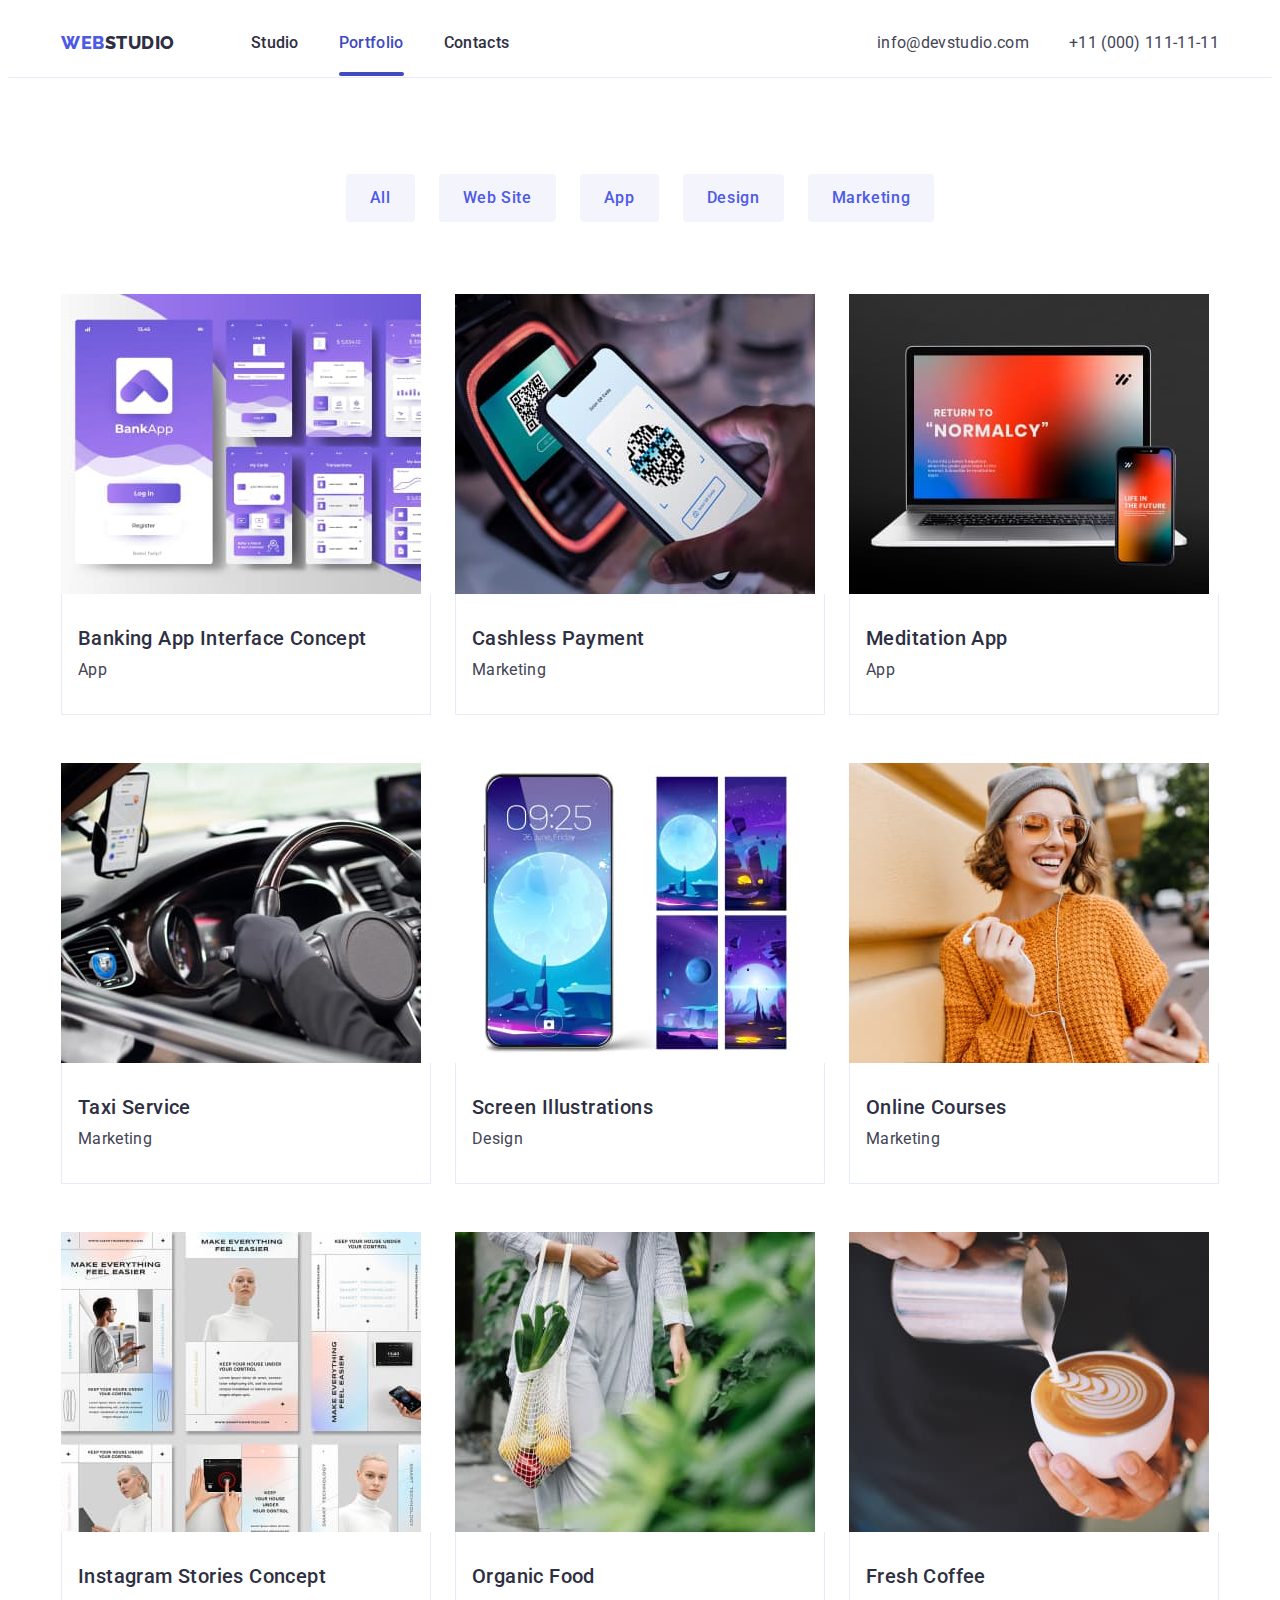
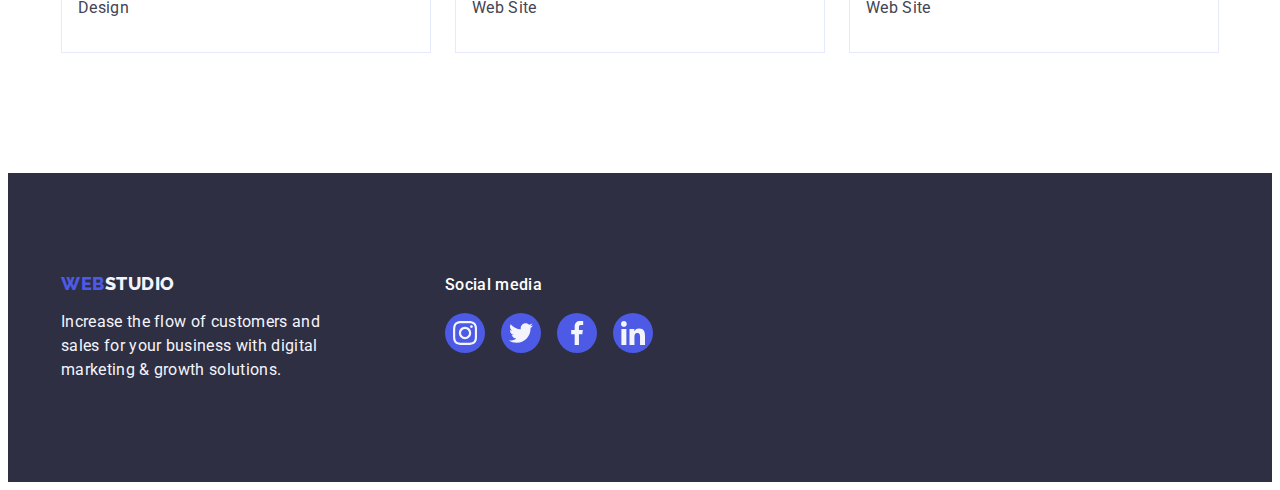
==== portfolio.html @ 2f41c5ec "begin/work/6" ====
<!DOCTYPE html>
<html lang="en">

<head>
    <meta charset="UTF-8">
    <meta http-equiv="X-UA-Compatible" content="IE=edge">
    <meta name="viewport" content="width=device-width, initial-scale=1.0">
    <title>Studio</title>
    <link rel="preconnect" href="https://fonts.googleapis.com">
    <link rel="preconnect" href="https://fonts.gstatic.com" crossorigin>
    <link
        href="https://fonts.googleapis.com/css2?family=Raleway:wght@800&family=Roboto:wght@400;500;700;900&display=swap"
        rel="stylesheet">
    <link rel="stylesheet" href="https://cdnjs.cloudflare.com/ajax/libs/modern-normalize/1.1.0/modern-normalize.min.css"
        integrity="sha512-wpPYUAdjBVSE4KJnH1VR1HeZfpl1ub8YT/NKx4PuQ5NmX2tKuGu6U/JRp5y+Y8XG2tV+wKQpNHVUX03MfMFn9Q=="
        crossorigin="anonymous" referrerpolicy="no-referrer" />
    <link rel="stylesheet" href="./css/styles.css">
</head>

<body>
    <header class="header-portfolio">
        <div class="container head-conteiner">
            <nav class="head-navigation">
                <a href="./index.html" class="head-logo link">Web<span class="studi">Studio</span></a>
                <ul class="head-list list">
                    <li class="head-item"><a class="head-ink link" href="./index.html">Studio</a></li>
                    <li class="head-item"><a class="head-ink link current" href="./portfolio.html">Portfolio</a></li>
                    <li class="head-item"><a class="head-ink link" href="">Contacts</a></li>
                </ul>
            </nav>
            <address class="contacts">
                <ul class="heder-adres list">
                    <li><a class="head-contact link" href="mailto:info@devstudio.com"> info@devstudio.com</a></li>
                    <li><a class="head-contact link" href="tel:+110001111111">+11 (000) 111-11-11</a></li>
                </ul>
            </address>
        </div>
    </header>
    <main>
        <section class="portfolio-body section">
            <div class="container">
                <h1 class="visually-hidden">portfolio-title</h1>
                <ul class="button-list list">
                    <li class="button-item"><button type="button" class="body-btn">All</button></li>
                    <li class="button-item"><button type="button" class="body-btn">Web Site</button></li>
                    <li class="button-item"><button type="button" class="body-btn">App</button></li>
                    <li class="button-item"><button type="button" class="body-btn">Design</button></li>
                    <li class="button-item"><button type="button" class="body-btn">Marketing</button></li>
                </ul>
                <ul class="galery-list list">
                    <li class="row-item">
                        <a href="" class="row-link link">
                            <div class="row-cover-wrap"><img src="./images/img-1-raw1.jpg" alt="site" width="360"
                                    height="300">
                                <p class="row-cover-text">
                                    14 Stylish and User-Friendly App Design Concepts · Task Manager App · Calorie
                                    Tracker
                                    App · Exotic Fruit Ecommerce App · Cloud Storage App
                                </p>
                            </div>
                            <div class="card-text">
                                <h2 class="row-one-title">Banking App Interface Concept</h2>
                                <p class="row-one-text">App</p>
                            </div>
                        </a>
                    </li>
                    <li class="row-item">
                        <a href="" class="row-link link">
                            <div class="row-cover-wrap"><img src="./images/img-2-raw1.jpg" alt="market" width="360"
                                    height="300">
                                <p class="row-cover-text">
                                    14 Stylish and User-Friendly App Design Concepts · Task Manager App · Calorie
                                    Tracker
                                    App · Exotic Fruit Ecommerce App · Cloud Storage App
                                </p>
                            </div>
                            <div class="card-text">
                                <h2 class="row-one-title">Cashless Payment</h2>
                                <p class="row-one-text">Marketing</p>
                            </div>
                        </a>
                    </li>
                    <li class="row-item">
                        <a href="" class="row-link link">
                            <div class="row-cover-wrap"><img src="./images/img-3-raw1.jpg" alt="media" width="360"
                                    height="300">
                                <p class="row-cover-text">
                                    14 Stylish and User-Friendly App Design Concepts · Task Manager App · Calorie
                                    Tracker
                                    App · Exotic Fruit Ecommerce App · Cloud Storage App
                                </p>
                            </div>
                            <div class="card-text">
                                <h2 class="row-one-title">Meditation App</h2>
                                <p class="row-one-text">App</p>
                            </div>
                        </a>
                    </li>
                    <li class="row-item">
                        <a href="" class="row-link link">
                            <div class="row-cover-wrap"><img src="./images/img-1-row2.jpg" alt="Taxi" width="360"
                                    height="300">
                                <p class="row-cover-text">
                                    14 Stylish and User-Friendly App Design Concepts · Task Manager App · Calorie
                                    Tracker
                                    App · Exotic Fruit Ecommerce App · Cloud Storage App
                                </p>
                            </div>
                            <div class="card-text">
                                <h2 class="row-one-title">Taxi Service</h2>
                                <p class="row-one-text">Marketing</p>
                            </div>
                        </a>
                    </li>
                    <li class="row-item">
                        <a href="" class="row-link link">
                            <div class="row-cover-wrap"><img src="./images/img-2-row2.jpg" alt="Screen" width="360"
                                    height="300">
                                <p class="row-cover-text">
                                    14 Stylish and User-Friendly App Design Concepts · Task Manager App · Calorie
                                    Tracker
                                    App · Exotic Fruit Ecommerce App · Cloud Storage App
                                </p>
                            </div>
                            <div class="card-text">
                                <h2 class="row-one-title">Screen Illustrations</h2>
                                <p class="row-one-text">Design</p>
                            </div>
                        </a>
                    </li>
                    <li class="row-item">
                        <a href="" class="row-link link">
                            <div class="row-cover-wrap"><img src="./images/img-3-row2.jpg" alt="Online" width="360"
                                    height="300">
                                <p class="row-cover-text">
                                    14 Stylish and User-Friendly App Design Concepts · Task Manager App · Calorie
                                    Tracker
                                    App · Exotic Fruit Ecommerce App · Cloud Storage App
                                </p>
                            </div>
                            <div class="card-text">
                                <h2 class="row-one-title">Online Courses</h2>
                                <p class="row-one-text">Marketing</p>
                            </div>
                        </a>
                    </li>
                    <li class="row-item">
                        <a href="" class="row-link link">
                            <div class="row-cover-wrap"><img src="./images/img-1-row3.jpg" alt="insta" width="360"
                                    height="300">
                                <p class="row-cover-text">
                                    14 Stylish and User-Friendly App Design Concepts · Task Manager App · Calorie
                                    Tracker
                                    App · Exotic Fruit Ecommerce App · Cloud Storage App
                                </p>
                            </div>
                            <div class="card-text">
                                <h2 class="row-one-title">Instagram Stories Concept</h2>
                                <p class="row-one-text">Design</p>
                            </div>
                        </a>
                    </li>
                    <li class="row-item">
                        <a href="" class="row-link link">
                            <div class="row-cover-wrap"> <img src="./images/img-2-row3.jpg" alt="food" width="360"
                                    height="300">
                                <p class="row-cover-text">
                                    14 Stylish and User-Friendly App Design Concepts · Task Manager App · Calorie
                                    Tracker
                                    App · Exotic Fruit Ecommerce App · Cloud Storage App
                                </p>
                            </div>
                            <div class="card-text">
                                <h2 class="row-one-title">Organic Food</h2>
                                <p class="row-one-text">Web Site</p>
                            </div>
                        </a>
                    </li>
                    <li class="row-item">
                        <a href="" class="row-link link">
                            <div class="row-cover-wrap"><img src="./images/img-3-row3.jpg" alt="coffe" width="360"
                                    height="300">
                                <p class="row-cover-text">
                                    14 Stylish and User-Friendly App Design Concepts · Task Manager App · Calorie
                                    Tracker
                                    App · Exotic Fruit Ecommerce App · Cloud Storage App
                                </p>
                            </div>
                            <div class="card-text">
                                <h2 class="row-one-title">Fresh Coffee</h2>
                                <p class="row-one-text">Web Site</p>
                            </div>
                        </a>
                    </li>
                </ul>
            </div>
        </section>
    </main>
    <footer class="down">
        <div class="container footer-container">
            <div>
                <a href="./index.html" class="head-logo link">Web<span class="studi-down">Studio</span></a>
                <p class="down-text">Increase the flow of customers and sales for your business with digital marketing &
                    growth
                    solutions.</p>
            </div>
            <div class="footer-soc">
                <p class="footer-soc-title">Social media</p>
                <ul class="footer-soc-list list">
                    <li class="footer-soc-item">
                        <a class="footer-soc-link link" href="">
                            <svg class="footer-soc-icons" width="24px" height="24px">
                                <use href="./images/icons.svg#icon-instagram"></use>
                            </svg>
                        </a>
                    </li>
                    <li class="footer-soc-item">
                        <a class="footer-soc-link link" href="">
                            <svg class="footer-soc-icons" width="24px" height="24px">
                                <use href="./images/icons.svg#icon-twitter"></use>
                            </svg>
                        </a>
                    </li>
                    <li class="footer-soc-item">
                        <a class="footer-soc-link link" href="">
                            <svg class="footer-soc-icons" width="24px" height="24px">
                                <use href="./images/icons.svg#icon-facebook"></use>
                            </svg>
                        </a>
                    </li>
                    <li class="footer-soc-item">
                        <a class="footer-soc-link link" href="">
                            <svg class="footer-soc-icons" width="24px" height="24px">
                                <use href="./images/icons.svg#icon-linkedin"></use>
                            </svg>
                        </a>
                    </li>
                </ul>

            </div>

        </div>
    </footer>
</body>

</html>
---- css/styles.css ----
:root {
  --about-us-title-color: #2e2f42;
  --about-us-text-color: #434455;
  --row-title-color: #2e2f42;
  --row-text-color: #434455;
  --logo-color-: #4d5ae5;
  --body-btn-color: #4d5ae5;
  --background-color-body-btn: #f4f4fd;
  --row-title-color: #2e2f42;
  --row-text-color: #434455;
  --head-ink-color: #2e2f42;
  --card-text-color: #e7e9fc;
  --bg-gradient-colol: linear-gradient(rgba(46, 47, 66, 0.7),
      rgba(46, 47, 66, 0.7));
  --sections-customers-color: #d3d3d3;
}

body {
  font-family: "Roboto", sans-serif;
  color: #434455;
  background-color: #ffffff;
}

p,
h1,
h2,
h3,
h4,
h5,
h6 {
  margin: 0;
}

ul,
ol {
  margin: 0;
  padding-left: 0;
}

button {
  cursor: pointer;
  display: block;
  border: none;
  border-radius: 4px;
}

address {
  font-style: normal;
}

img {
  display: block;
  max-width: 100%;
  height: auto;
}

a {
  text-decoration: none;
}

.visually-hidden {
  position: absolute;
  width: 1px;
  height: 1px;
  margin: -1px;
  border: 0;
  padding: 0;

  white-space: nowrap;
  clip-path: inset(100%);
  clip: rect(0 0 0 0);
  overflow: hidden;
}

.link {
  text-decoration: none;
}

.list {
  list-style: none;
}


.container {
  width: 1158px;
  padding-left: 15px;
  padding-right: 15px;
  margin: 0 auto;
}

.section {
  padding-top: 120px;
  padding-bottom: 120px;
}

.head-logo {
  font-family: "Raleway", sans-serif;
  font-weight: 800;
  font-size: 18px;
  line-height: 1.17;
  letter-spacing: 0.03em;
  text-transform: uppercase;
  color: var(--logo-color-);
  margin-right: 76px;
  margin-bottom: 24px;
  margin-top: 24px;
}

.head-list {
  display: flex;
  gap: 40px;
}

.head-navigation {
  display: flex;
  align-items: center;
  margin-right: auto;
}

.head-conteiner {
  display: flex;
  align-items: center;
}

.studi {
  color: #2e2f42;
}

.studi-down {
  color: #f4f4fd;
}

.head-ink {
  font-weight: 500;
  font-size: 16px;
  line-height: 1.5;
  letter-spacing: 0.02em;
  color: #404bbf;
  color: var(--head-ink-color);
  transition: color 250ms cubic-bezier(0.4, 0, 0.2, 1);
}

.head-ink:hover {
  color: #404bbf;
}

.head-ink:focus {
  color: #404bbf;
}

.heder-adres {
  display: flex;
  gap: 40px;
}

.contacts {
  font-style: normal;
}

.head-contact {
  font-weight: 400;
  font-size: 16px;
  line-height: 1.5;
  letter-spacing: 0.02em;
  color: #434455;
  transition: color 250ms cubic-bezier(0.4, 0, 0.2, 1);
}

.head-contact:hover {
  color: #404bbf;
}

.head-contact:focus {
  color: #404bbf;
}

.hero {
  background-color: #2e2f42;
  background-image: var(--bg-gradient-colol), url(../images/hero-bg.jpg);
  background-repeat: no-repeat;
  background-position: center;
  background-size: cover;
  padding: 188px 0;
  text-align: center;
  max-width: 1440px;
  height: 600px;
  margin: 0 auto;
}

.hero-title {
  font-weight: 700;
  font-size: 56px;
  line-height: 1.07;
  text-align: center;
  letter-spacing: 0.02em;
  color: #ffffff;
  max-width: 496px;
  margin: 0 auto;
  margin-bottom: 48px;
}

.hero-btn {
  min-width: 169px;
  font-family: "Roboto", sans-serif;
  font-weight: 500;
  font-size: 16px;
  line-height: 1.5;
  align-items: center;
  letter-spacing: 0.04em;
  color: #ffffff;
  cursor: pointer;
  background-color: #4d5ae5;
  margin-bottom: 60px;
  background: #4d5ae5;
  box-shadow: 0px 4px 4px rgba(0, 0, 0, 0.15);
  border-radius: 4px;
  display: block;
  margin: 0 auto;
  padding: 16px 32px;
  border: none;
  transition: background-color 250ms cubic-bezier(0.4, 0, 0.2, 1);
}

.hero-btn:hover {
  background-color: #404bbf;
}

.hero-btn:focus {
  background-color: #404bbf;
}

.about-us-list {
  display: flex;
  gap: 24px;
}

.about-us-item {
  width: 264px;
}


.about-us {
  padding-bottom: 0;
}

.about-us-list {

  display: flex;
}

.about-us-item {
  width: calc((100% - 72px) / 4);
  margin-right: 0;
}

.about-us-item:last-child {

  margin-right: 0;
}

.us-box {

  display: flex;
  justify-content: center;
  align-items: center;
  height: 112px;
  background-color: var(--background-color-body-btn);
  border-radius: 4px;
  margin-bottom: 8px;
}

.strategy-icon {

  height: 64px;
  width: 64px;
}

.strategy-title {
  font-weight: 500;
  font-size: 20px;
  line-height: 1.2;
  letter-spacing: 0.02em;
  color: var(--about-us-title-color);
  margin-bottom: 8px;
  margin-top: 8px;
}

.strategy-text {
  font-weight: 400;
  font-size: 16px;
  line-height: 1.5;
  letter-spacing: 0.02em;
  color: var(--about-us-text-color);
}

.us-work {
  padding-top: 0;
}

.work-title {
  font-weight: 700;
  font-size: 36px;
  line-height: 1.11;
  text-align: center;
  letter-spacing: 0.02em;
  text-transform: capitalize;
  color: #2e2f42;
  margin-bottom: 72px;
  margin-top: 120px;
}

.us-bisnez {
  display: flex;
  gap: 24px;
}

.our-team {
  background-color: #f4f4fd;
}

.teem-list {
  display: flex;
  gap: 24px;
}

.our-team-title {
  font-weight: 700;
  font-size: 36px;
  line-height: 1.11;
  text-align: center;
  letter-spacing: 0.02em;
  text-transform: capitalize;
  color: #2e2f42;
  margin-bottom: 72px;
}

.box {
  padding: 32px 16px;
  text-align: center;
}

.worker {
  background-color: #ffffff;
  width: calc((100% - 60px) / 4);
  box-shadow: 0px 1px 6px rgba(46, 47, 66, 0.08),
    0px 1px 1px rgba(46, 47, 66, 0.16), 0px 2px 1px rgba(46, 47, 66, 0.08);
  border-radius: 0px 0px 4px 4px;
}



.worker-title {
  font-weight: 500;
  font-size: 20px;
  line-height: 1.2;
  text-align: center;
  letter-spacing: 0.02em;
  color: #2e2f42;
  margin-bottom: 8px;
}

.worker-text {
  font-weight: 400;
  font-size: 16px;
  line-height: 1.5;
  text-align: center;
  letter-spacing: 0.02em;
  color: #434455;
  margin-bottom: 8px;
}

.teem-soc-list {
  display: flex;
  justify-content: center;
  gap: 24px;

}

.teem-soc-item {
  width: 40px;
  height: 40px;
}

.teem-soc-link {
  width: 100%;
  height: 100%;
  border-radius: 50%;
  background-color: #4D5AE5;
  display: flex;
  align-items: center;
  justify-content: center;
  transition: background-color 250ms cubic-bezier(0.4, 0, 0.2, 1);

}

.teem-soc-icon {
  fill: #f4f4fd;
}

.teem-soc-link:hover,
.teem-soc-link:focus {
  background-color: #31D0AA;

}


.customers-title {
  font-family: 'Roboto';
  font-style: normal;
  font-weight: 700;
  font-size: 36px;
  line-height: 1.11;
  text-align: center;
  letter-spacing: 0.02em;
  text-transform: capitalize;
  color: #2E2F42;
  margin-bottom: 72px;
}


.customers-list {
  display: flex;
  gap: 24px;
}


.customers-link {

  display: flex;
  align-items: center;
  justify-content: center;
  height: 88px;
  width: 168px;
  border-radius: 4px;
  border: 1px solid currentColor;
  color: #8E8F99;
  transition: color 250ms cubic-bezier(0.4, 0, 0.2, 1);
}


.company-icon {

  fill: currentColor;
}

.customers-link:is(:hover, :focus) {

  color: var(--logo-color-);
}

/* footer */

.down {
  background-color: #2e2f42;
  padding: 100px 0;
}

.down-text {
  font-weight: 400;
  font-size: 16px;
  line-height: 1.5;
  letter-spacing: 0.02em;
  color: #f4f4fd;
  width: 264px;
  margin-top: 16px;
}

.footer-container {
  display: flex;
}

.footer-soc-list {

  display: flex;
  justify-self: center;
  align-items: center;
  gap: 16px;
}

.footer-soc-item {

  width: 40px;
  height: 40px;
}

.footer-soc-link {
  width: 100%;
  height: 100%;
  border-radius: 50%;
  background-color: #4D5AE5;
  display: flex;
  align-items: center;
  justify-content: center;
  transition: background-color 250ms cubic-bezier(0.4, 0, 0.2, 1);
}

.footer-soc {
  margin-left: 120px;
}

.footer-soc-title {
  font-family: 'Roboto';
  font-style: normal;
  font-weight: 500;
  font-size: 16px;
  line-height: 24px;
  letter-spacing: 0.02em;
  color: #FFFFFF;
  margin-bottom: 16px;
}

.footer-soc-icons {
  fill: #f4f4fd;
}


.footer-soc-link:hover,
.footer-soc-link:focus {
  background-color: #31D0AA;

}


/* modal-window */
.backdrop {
  position: fixed;
  top: 0;
  width: 100%;
  height: 100%;
  background-color: rgba(46, 47, 66, 0.4);
  transition: opacity 250ms linear, visibility 250ms linear;

}

.modal {
  width: 408px;
  min-height: 576px;
  background-color: #FCFCFC;
  border-radius: 4px;
  position: absolute;
  left: 50%;
  top: 50%;
  padding: 20px;
  transform: translate(-50%, -50%) scale(1) rotate(0);
  transition: transform 250ms linear;
}

.backdrop.is-hidden .modal {
  transform: translate(-50%, -50%) scaleY(0) rotate(-90deg);

}

.modal-close-btn {
  width: 30px;
  height: 30px;
  border: 1px solid rgba(0, 0, 0, 0.1);
  background: #E7E9FC;
  color: black;
  border-radius: 50%;
  display: block;
  margin-left: auto;
  position: absolute;
  top: 24px;
  right: 24px;
  display: flex;
  padding: 0;
  justify-content: center;
  align-items: center;
  width: 24px;
  height: 24px;
  transition: background-color 250ms cubic-bezier(0.4, 0, 0.2, 1), color 250ms cubic-bezier(0.4, 0, 0.2, 1);
}

.modal-close-btn:is(:hover, :focus) {
  background-color: #404BBF;
  color: white;
}

.is-hidden {
  opacity: 0;
  visibility: hidden;
  pointer-events: 0;
}


.model-cross-icons {
  fill: currentColor;
}


/* portfolio */

.header-portfolio {
  border-bottom: 1px solid;
  color: #e7e9fc;
}

.body-btn {
  font-family: "Roboto", sans-serif;
  font-weight: 500;
  font-size: 16px;
  line-height: 1.5;
  letter-spacing: 0.04em;
  color: var(--body-btn-color);
  background-color: var(--background-color-body-btn);
  cursor: pointer;
  background: #f4f4fd;
  border-radius: 4px;
  padding: 12px 24px;
  border: 0 none;
  transition: background-color 250ms cubic-bezier(0.4, 0, 0.2, 1), color 250ms cubic-bezier(0.4, 0, 0.2, 1), box-shadow 250ms cubic-bezier(0.4, 0, 0.2, 1);
}

.button-item :not(:last-child) {
  margin-right: 24px;
}


.body-btn:hover,
.body-btn:focus {
  background-color: #404bbf;
  color: #ffffff;
  box-shadow: 0px 3px 1px rgba(0, 0, 0, 0.1), 0px 2px 1px rgba(0, 0, 0, 0.08),
    0px 2px 2px rgba(0, 0, 0, 0.12);
}


.row-link {
  display: block;
  transition: box-shadow 250ms cubic-bezier(0.4, 0, 0.2, 1);
}

.row-link:hover,
.row-link:focus {
  box-shadow: 0px 1px 6px rgba(46, 47, 66, 0.08), 0px 1px 1px rgba(46, 47, 66, 0.16), 0px 2px 1px rgba(46, 47, 66, 0.08);
}


.row-link:hover .row-cover-text,
.row-link:focus .row-cover-text {

  transform: translate(0);
}

.row-cover-wrap {
  position: relative;
  overflow: hidden;
}

.row-cover-text {
  position: absolute;
  top: 0;
  font-weight: 400;
  font-size: 16px;
  color: #F4F4FD;
  background-color: #4D5AE5;
  padding: 40px;
  height: 100%;
  transform: translateY(100%);
  transition: transform 250ms cubic-bezier(0.4, 0, 0.2, 1);
}




.row-one-title {
  font-weight: 500;
  font-size: 20px;
  line-height: 1.2;
  letter-spacing: 0.02em;
  color: var(--row-title-color);
  margin-bottom: 8px;
}



.row-one-text {
  font-size: 16px;
  line-height: 1.5;
  letter-spacing: 0.02em;
  color: var(--row-text-color);
}

.button-list {
  display: flex;
  justify-content: center;
  gap: 24px;
  margin-bottom: 72px;
}

.galery-list {
  display: flex;
  flex-wrap: wrap;
  gap: 48px 24px;
}

.row-item {
  flex-basis: calc((100% - 48px) / 3);
}

.card-text {
  border-bottom: 1px solid var(--card-text-color);
  border-left: 1px solid var(--card-text-color);
  border-right: 1px solid var(--card-text-color);
  padding: 32px 16px 32px 16px;
}

.portfolio-body {
  padding-top: 96px;
}

/*Current */

.current {
  position: relative;
  color: #404bbf;
}


.current:after {
  content: '';
  position: absolute;
  left: 0;
  bottom: -24px;
  width: 100%;
  height: 4px;
  background-color: #404BBF;
  border-radius: 2px;
}
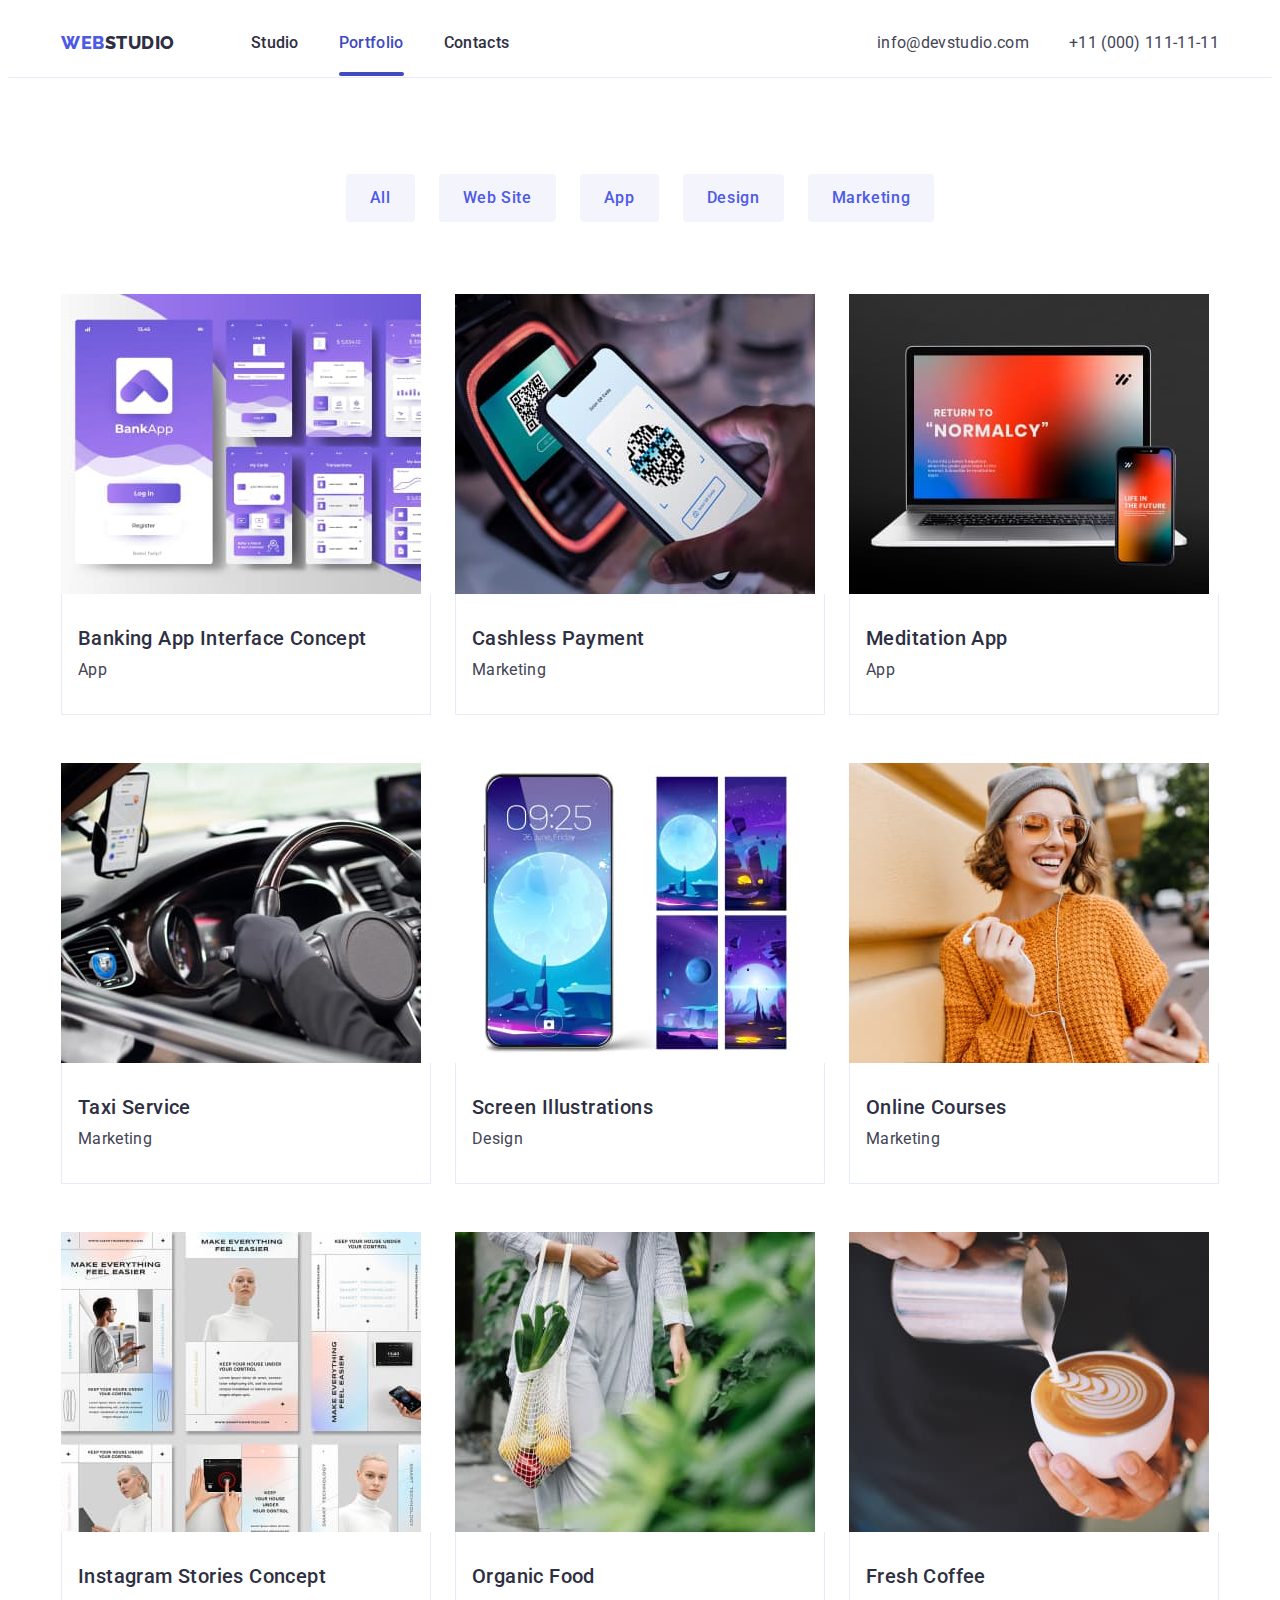
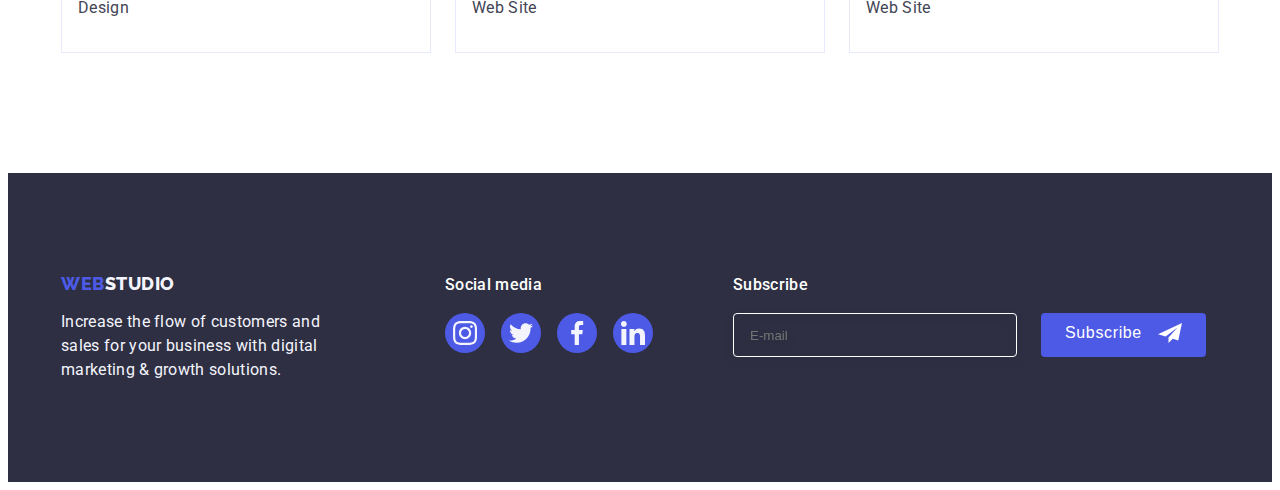
==== commit fe70208a: "finish/work/6" ====
--- a/portfolio.html
+++ b/portfolio.html
@@ -238,7 +238,19 @@
                 </ul>
 
             </div>
-
+            <div class="subscr-box">
+                <p class="subscr-title">Subscribe</p>
+                <form action="" class="form-class">
+                    <label for="email">
+                        <input type="email" id="email" name="email" placeholder="E-mail" class="subscribe-email"
+                            required>
+                    </label>
+                    <button type="submit" class="subscr-btn">Subscribe<svg class="icon-subscr" width="24" height="24">
+                            <use href="./images/telegram-icons.svg#icon-telegram"></use>
+                        </svg>
+                    </button>
+                </form>
+            </div>
         </div>
     </footer>
 </body>
--- a/css/styles.css
+++ b/css/styles.css
@@ -520,8 +520,180 @@
 
 }
 
+.form-class {
+  display: flex;
+  gap: 24px;
+}
+
+.subscr-box {
+  margin-left: 80px;
+}
+
+.subscr-title {
+  font-style: normal;
+  font-weight: 500;
+  font-size: 16px;
+  line-height: 1.5;
+  letter-spacing: 0.02em;
+  color: #FFFFFF;
+  margin-bottom: 16px;
+}
+
+.subscribe-email {
+  background-color: transparent;
+  width: 264px;
+  height: 40px;
+  padding-left: 16px;
+  color: #FFFFFF;
+  border: 1px solid #FFFFFF;
+  filter: drop-shadow(0px 4px 4px rgba(0, 0, 0, 0.15));
+  border-radius: 4px;
+}
+
+.subscr-btn-text {
+  font-weight: 500;
+  font-size: 16px;
+  line-height: 1.5;
+  display: flex;
+  letter-spacing: 0.04em;
+  color: #FFFFFF;
+  gap: 16px;
+}
+
+.subscr-btn {
+  background: #4D5AE5;
+  border-radius: 4px;
+  padding: 8px 24px;
+  border: none;
+  box-shadow: none;
+  transition: background-color 250ms cubic-bezier(0.4, 0, 0.2, 1);
+  font-weight: 500;
+  font-size: 16px;
+  line-height: 1.5;
+  display: flex;
+  letter-spacing: 0.04em;
+  color: #FFFFFF;
+  gap: 16px;
+}
+
+
+.subscr-btn :focus {
+  background-color: #4D5AE5;
+}
 
 /* modal-window */
+
+
+.modal-title {
+  font-weight: 500;
+  font-size: 16px;
+  line-height: 24px;
+  text-align: center;
+  letter-spacing: 0.02em;
+  color: #2E2F42;
+  text-align: center;
+  margin-bottom: 16px;
+}
+
+
+.comment {
+  margin-bottom: 16px;
+}
+
+.modal-input {
+  width: 360px;
+  height: 40px;
+  border: 1px solid rgba(46, 47, 66, 0.4);
+  outline: transparent;
+  border-radius: 4px;
+  font-size: 14px;
+  color: black;
+  padding-left: 38px;
+  transition: background-color 250ms cubic-bezier(0.4, 0, 0.2, 1), border 250ms cubic-bezier(0.4, 0, 0.2, 1);
+
+}
+
+.modal-input:focus {
+  border-color: #4D5AE5;
+  border: 1px solid #4D5AE5;
+
+}
+
+.modal-input:focus+.modal-icon {
+  fill: #4D5AE5;
+
+}
+
+.modal-input::placeholder {
+  color: #8E8F99;
+  font-size: 12px;
+}
+
+.modal-field {
+  margin-bottom: 8px;
+}
+
+.comment-field {
+  margin-bottom: 16px;
+}
+
+.button-field {
+  margin-bottom: 24px;
+}
+
+.modal-icon {
+  position: absolute;
+  left: 15px;
+  top: 50%;
+  transform: translateY(-50%);
+  transition: 250ms cubic-bezier(0.4, 0, 0.2, 1);
+}
+
+.input-wrap {
+  position: relative;
+
+}
+
+.modal-textarea {
+  border: 1px solid #4D5AE5;
+  outline: transparent;
+  border-radius: 4px;
+  font-size: 14px;
+  color: black;
+  padding-top: 15px;
+  padding-left: 16px;
+  width: 100%;
+  height: 120px;
+  border-radius: 4px;
+  resize: none;
+}
+
+.modal-label {
+  font-style: normal;
+  font-weight: 400;
+  font-size: 12px;
+  line-height: 14px;
+  color: #8E8F99;
+  display: block;
+  position: relative;
+  margin-bottom: 8px;
+}
+
+.input-text {
+  font-weight: 400;
+  font-size: 12px;
+  line-height: 14px;
+  letter-spacing: 0.01em;
+  color: #8E8F99;
+  display: block;
+  margin-bottom: 4px;
+}
+
+.modal-label span {
+  display: block;
+  margin-bottom: 4px;
+}
+
 .backdrop {
   position: fixed;
   top: 0;
@@ -534,13 +706,13 @@
 
 .modal {
   width: 408px;
-  min-height: 576px;
+  height: 576px;
   background-color: #FCFCFC;
   border-radius: 4px;
   position: absolute;
   left: 50%;
   top: 50%;
-  padding: 20px;
+  padding: 72px 24px 24px;
   transform: translate(-50%, -50%) scale(1) rotate(0);
   transition: transform 250ms linear;
 }
@@ -587,6 +759,54 @@
   fill: currentColor;
 }
 
+.check-text {
+  font-size: 12px;
+  display: flex;
+  align-items: center;
+}
+
+.check-text::before {
+  content: '';
+  width: 16px;
+  height: 16px;
+  border: 1px solid rgba(46, 47, 66, 0.4);
+  border-radius: 2px;
+  margin-right: 8px;
+}
+
+.input-check:checked+.check-text::before {
+  background-color: #404BBF;
+  border: none;
+  background-image: url(../images/Vector.svg);
+  background-position: center;
+  background-repeat: no-repeat;
+
+}
+
+.modal-link {
+  margin-left: 4px;
+  color: #4D5AE5;
+  text-decoration-line: underline;
+}
+
+.confirmation-btn {
+  display: flex;
+  margin: 0 auto;
+  justify-content: center;
+  align-items: center;
+  gap: 10px;
+  width: 169px;
+  height: 56px;
+  background-color: #4D5AE5;
+  box-shadow: 0px 4px 4px rgba(0, 0, 0, 0.15);
+  border-radius: 4px;
+  color: white;
+  transition: background-color 250ms cubic-bezier(0.4, 0, 0.2, 1);
+}
+
+.confirmation-btn :focus {
+  background-color: #4D5AE5;
+}
 
 /* portfolio */
 
